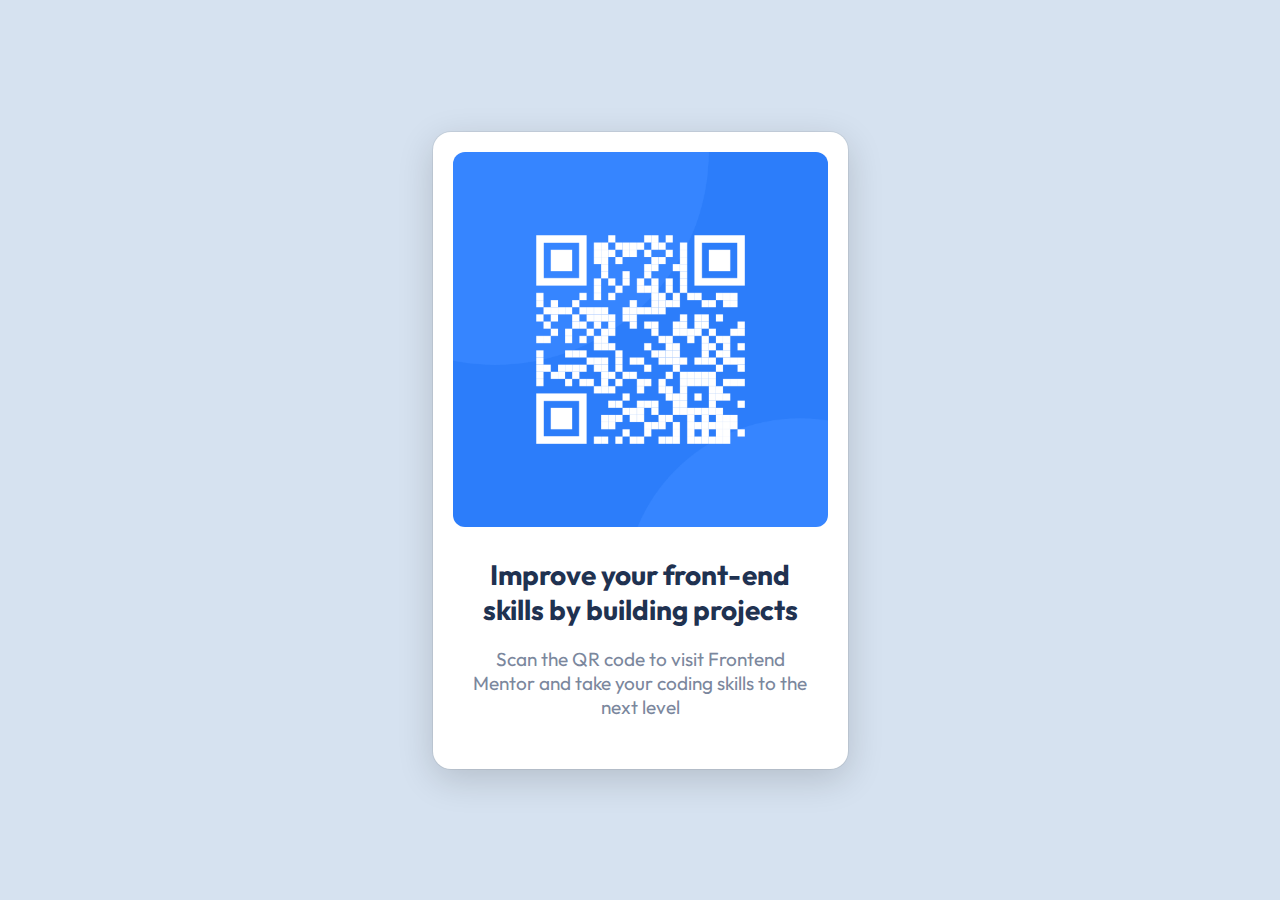
==== index.html @ ef34c6c3 "init" ====
<!DOCTYPE html>
<html lang="en">
<head>
  <meta charset="UTF-8">
  <meta http-equiv="X-UA-Compatible" content="IE=edge">
  <meta name="viewport" content="width=device-width, initial-scale=1.0">
  <title>Document</title>
  <link rel="stylesheet" href="style.css">
</head>
<body>
  <div class="wrapper">
    <div class="qr">
      <img src="/qr-code-component-main/images/image-qr-code.png" alt="qr code">
    </div>
    <div class="text">
      <h1>Improve your front-end skills by building projects</h1>
      <p>Scan the QR code to visit Frontend Mentor and take your coding skills to the next level</p>
    </div>
  </div>
</body>
</html>
</html>
---- style.css ----
@import url('https://fonts.googleapis.com/css2?family=Outfit:wght@400;700&display=swap');

* {
    margin: 0;
    padding: 0;
    font-size: 19px;
    font-weight: 400;
}

html {
    font-family: 'Outfit', sans-serif;
}

body {
    display: flex;
    flex-direction: column;
    width: 100%;
    height: 100vh;
    background-color: hsl(212, 45%, 89%);
    justify-content: center;
    align-items: center;
}

div {
    display: flex;
    flex-direction: column;
    border-radius: 18px;
}

.wrapper {
    width: 375px;
    background-color: hsl(0, 0%, 100%);
    padding: 20px;
    box-shadow: rgba(0, 0, 0, 0.16) 0px 10px 36px 0px, rgba(0, 0, 0, 0.06) 0px 0px 0px 1px;
}

.text {
    padding: 30px 20px 30px 20px;
}

h1, p {
    text-align: center;
}

h1 {
    font-size: 28px;
    font-weight: 700;
    color: hsl(218, 44%, 22%);
    margin-bottom: 20px;
}

p {
    color: hsl(220, 15%, 55%);
}

img {
    width: 100%;
    border-radius: 12px;
}
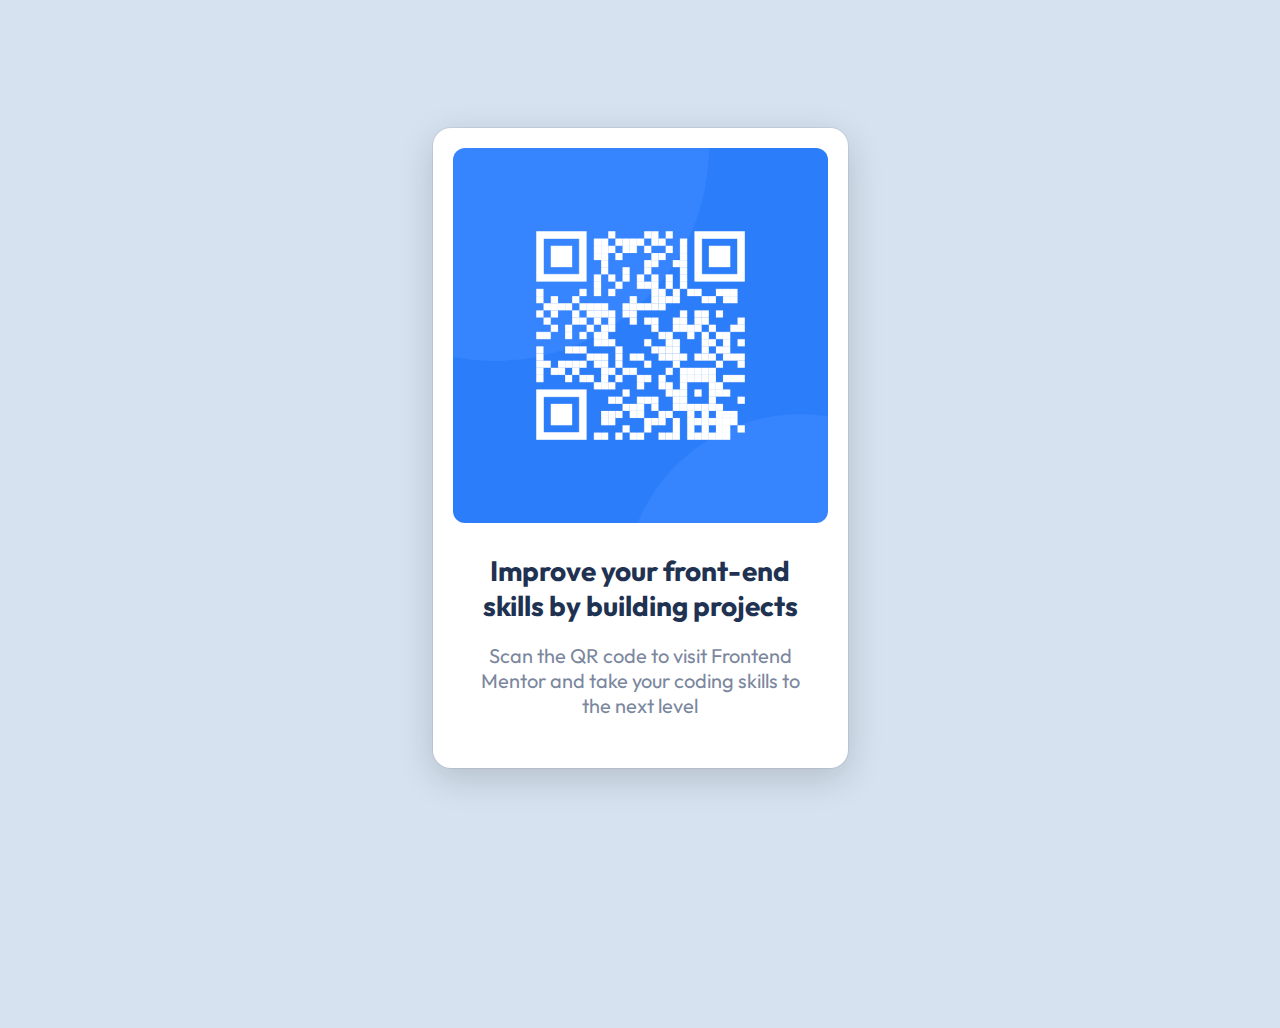
==== commit bf981c17: "small changes" ====
--- a/index.html
+++ b/index.html
@@ -8,15 +8,15 @@
   <link rel="stylesheet" href="style.css">
 </head>
 <body>
-  <div class="wrapper">
+  <main>
     <div class="qr">
-      <img src="/qr-code-component-main/images/image-qr-code.png" alt="qr code">
+      <img src="./images/image-qr-code.png" alt="qr code">
     </div>
     <div class="text">
       <h1>Improve your front-end skills by building projects</h1>
       <p>Scan the QR code to visit Frontend Mentor and take your coding skills to the next level</p>
     </div>
-  </div>
+  </main>
 </body>
 </html>
 </html>--- a/style.css
+++ b/style.css
@@ -3,35 +3,32 @@
 * {
     margin: 0;
     padding: 0;
-    font-size: 19px;
-    font-weight: 400;
 }
 
 html {
     font-family: 'Outfit', sans-serif;
+    font-size: 16px;
+    font-weight: 400;
 }
 
 body {
-    display: flex;
-    flex-direction: column;
-    width: 100%;
-    height: 100vh;
+    min-height: 100vh;
     background-color: hsl(212, 45%, 89%);
-    justify-content: center;
-    align-items: center;
 }
 
-div {
+div, main {
     display: flex;
     flex-direction: column;
     border-radius: 18px;
 }
 
-.wrapper {
-    width: 375px;
+main {
+    max-width: 375px;
     background-color: hsl(0, 0%, 100%);
     padding: 20px;
     box-shadow: rgba(0, 0, 0, 0.16) 0px 10px 36px 0px, rgba(0, 0, 0, 0.06) 0px 0px 0px 1px;
+    margin: 0 auto;
+    margin-top: 10vw;
 }
 
 .text {
@@ -43,13 +40,14 @@
 }
 
 h1 {
-    font-size: 28px;
+    font-size: 1.75rem;
     font-weight: 700;
     color: hsl(218, 44%, 22%);
     margin-bottom: 20px;
 }
 
 p {
+    font-size: 1.25rem;
     color: hsl(220, 15%, 55%);
 }
 
